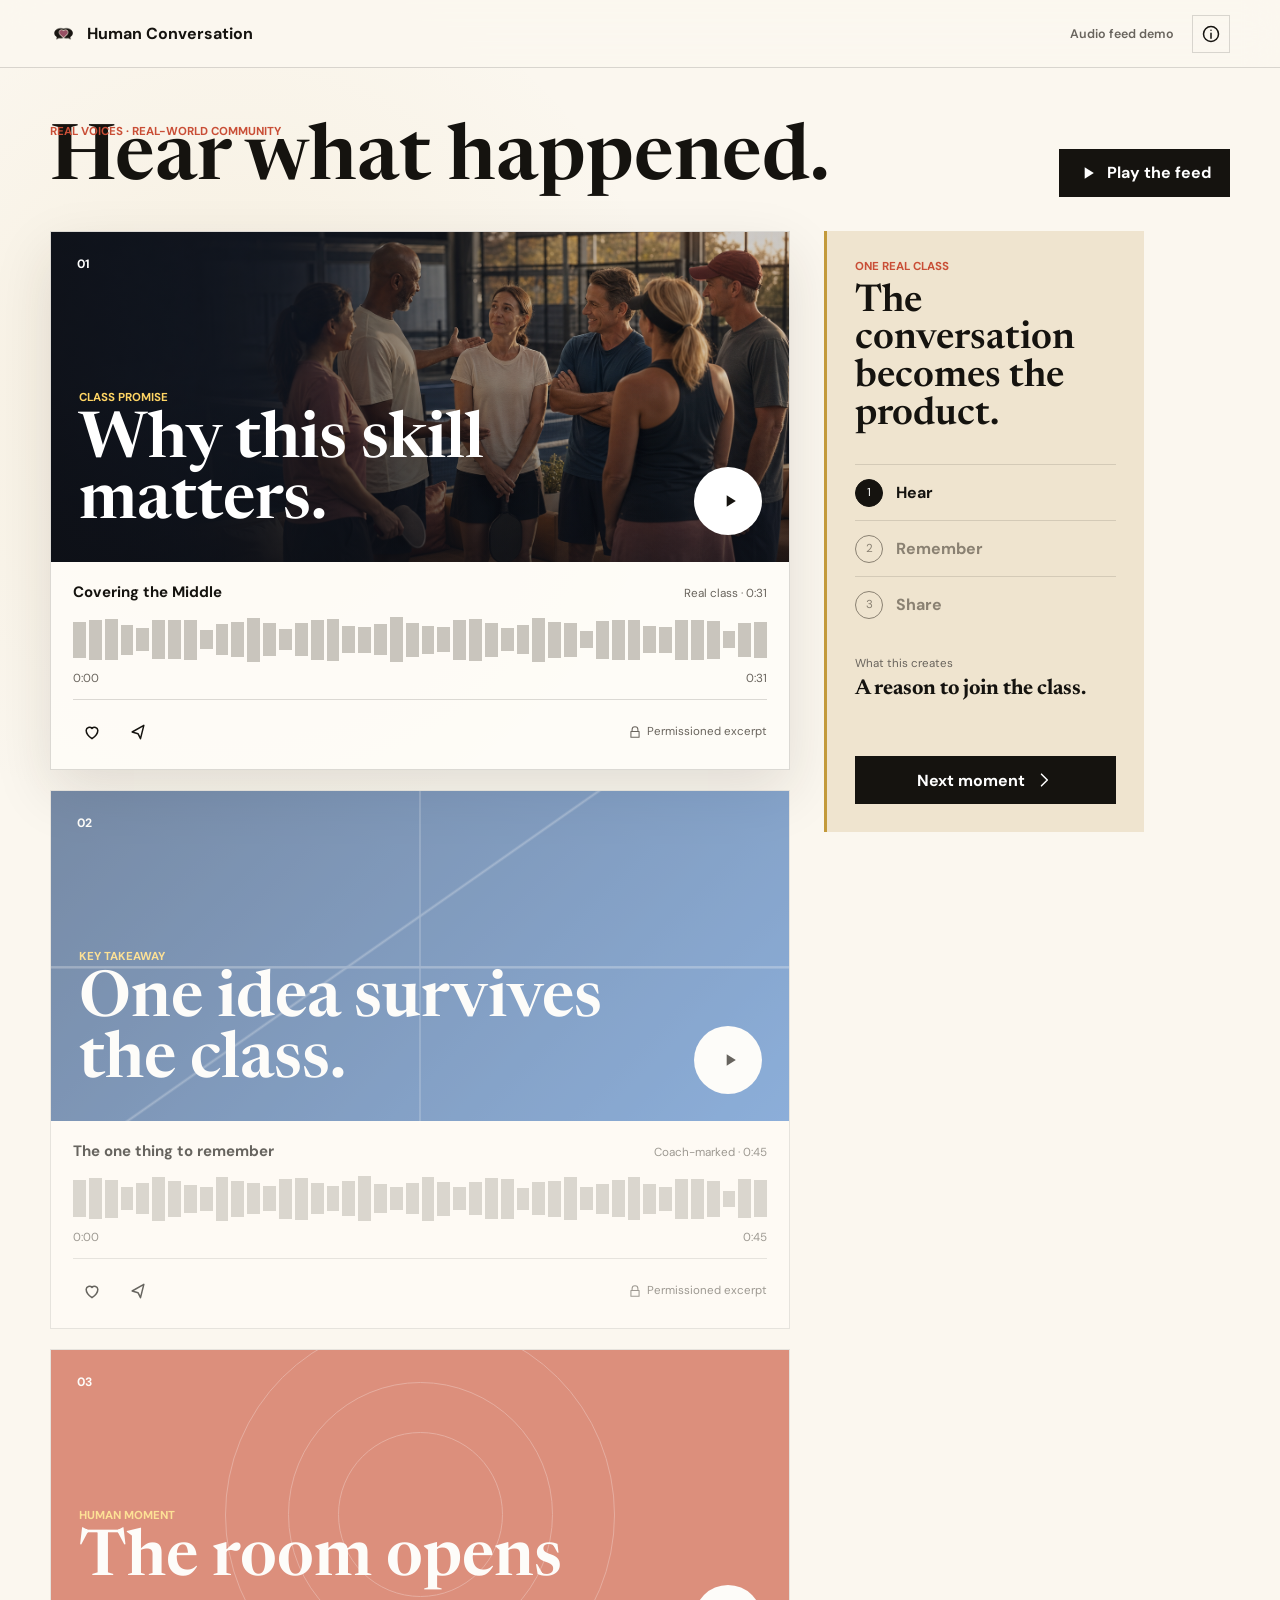
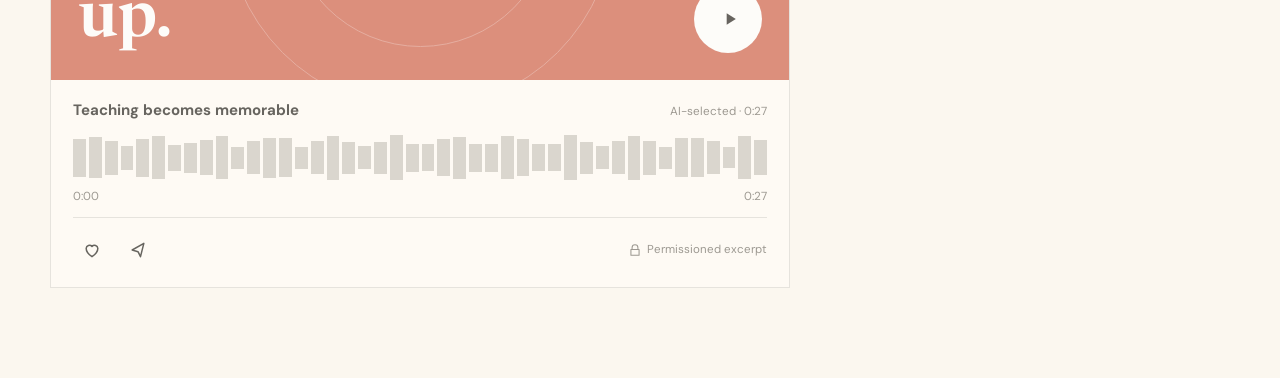
==== feed/index.html @ 35ea1ec5 "Add investor audio feed demo" ====
<!doctype html>
<html lang="en">
  <head>
    <meta charset="UTF-8" />
    <meta name="viewport" content="width=device-width, initial-scale=1.0" />
    <meta name="theme-color" content="#111827" />
    <meta
      name="description"
      content="A private investor demo of the Human Conversation audio feed."
    />
    <title>Human Conversation | Audio Feed</title>
    <link rel="preconnect" href="https://fonts.googleapis.com" />
    <link rel="preconnect" href="https://fonts.gstatic.com" crossorigin />
    <link
      href="https://fonts.googleapis.com/css2?family=DM+Sans:wght@400;500;600;700&family=Newsreader:opsz,wght@6..72,500;6..72,600&display=swap"
      rel="stylesheet"
    />
    <link rel="stylesheet" href="./styles.css" />
  </head>
  <body>
    <header class="topbar">
      <a class="brand" href="https://humanconversation.com/" target="_blank" rel="noreferrer">
        <img src="./assets/human-conversation-mark.png" alt="" />
        <span>Human Conversation</span>
      </a>
      <span class="demo-label">Audio feed demo</span>
      <button class="icon-button" id="infoButton" type="button" aria-label="About this demo" title="About this demo">
        <svg aria-hidden="true" viewBox="0 0 24 24">
          <circle cx="12" cy="12" r="9"></circle>
          <path d="M12 11v6M12 7.5v.01"></path>
        </svg>
      </button>
    </header>

    <main class="page-shell">
      <section class="intro" aria-labelledby="pageTitle">
        <p class="eyebrow">REAL VOICES · REAL-WORLD COMMUNITY</p>
        <h1 id="pageTitle">Hear what happened.</h1>
        <button class="primary-button" id="playFeedButton" type="button">
          <svg aria-hidden="true" viewBox="0 0 24 24"><path d="m8 5 11 7-11 7Z"></path></svg>
          Play the feed
        </button>
      </section>

      <div class="experience-grid">
        <section class="feed" id="feed" aria-label="Human moments feed">
          <article class="feed-post is-active" data-post="0">
            <div class="post-visual">
              <img src="./assets/connection-leader.png" alt="A coach and players connecting on a pickleball court" />
              <div class="visual-shade"></div>
              <span class="post-number">01</span>
              <div class="post-heading">
                <p>CLASS PROMISE</p>
                <h2>Why this skill matters.</h2>
              </div>
              <button class="play-button" type="button" aria-label="Play class promise">
                <svg class="play-icon" aria-hidden="true" viewBox="0 0 24 24"><path d="m8 5 11 7-11 7Z"></path></svg>
                <svg class="pause-icon" aria-hidden="true" viewBox="0 0 24 24"><path d="M9 5v14M15 5v14"></path></svg>
              </button>
            </div>
            <div class="audio-panel">
              <div class="post-meta">
                <strong>Covering the Middle</strong>
                <span>Real class · 0:31</span>
              </div>
              <div class="waveform" aria-hidden="true"></div>
              <div class="time-row"><span class="current-time">0:00</span><span>0:31</span></div>
              <audio preload="metadata" src="./assets/01-class-promise.mp3"></audio>
              <div class="post-actions">
                <button class="action-button keep-button" type="button" aria-label="Keep this moment" title="Keep this moment">
                  <svg aria-hidden="true" viewBox="0 0 24 24"><path d="M12 20s-7-4.4-7-10a4 4 0 0 1 7-2.3A4 4 0 0 1 19 10c0 5.6-7 10-7 10Z"></path></svg>
                </button>
                <button class="action-button share-button" type="button" aria-label="Share this moment" title="Share this moment">
                  <svg aria-hidden="true" viewBox="0 0 24 24"><path d="m5 12 14-8-4 16-3-6-7-2Z"></path></svg>
                </button>
                <span class="permission"><svg aria-hidden="true" viewBox="0 0 24 24"><path d="M7 11V8a5 5 0 0 1 10 0v3M5 11h14v10H5Z"></path></svg> Permissioned excerpt</span>
              </div>
            </div>
          </article>

          <article class="feed-post" data-post="1">
            <div class="post-visual post-visual-blue">
              <div class="court-lines" aria-hidden="true"></div>
              <span class="post-number">02</span>
              <div class="post-heading">
                <p>KEY TAKEAWAY</p>
                <h2>One idea survives the class.</h2>
              </div>
              <button class="play-button" type="button" aria-label="Play key takeaway">
                <svg class="play-icon" aria-hidden="true" viewBox="0 0 24 24"><path d="m8 5 11 7-11 7Z"></path></svg>
                <svg class="pause-icon" aria-hidden="true" viewBox="0 0 24 24"><path d="M9 5v14M15 5v14"></path></svg>
              </button>
            </div>
            <div class="audio-panel">
              <div class="post-meta">
                <strong>The one thing to remember</strong>
                <span>Coach-marked · 0:45</span>
              </div>
              <div class="waveform" aria-hidden="true"></div>
              <div class="time-row"><span class="current-time">0:00</span><span>0:45</span></div>
              <audio preload="metadata" src="./assets/02-one-thing.mp3"></audio>
              <div class="post-actions">
                <button class="action-button keep-button" type="button" aria-label="Keep this moment" title="Keep this moment">
                  <svg aria-hidden="true" viewBox="0 0 24 24"><path d="M12 20s-7-4.4-7-10a4 4 0 0 1 7-2.3A4 4 0 0 1 19 10c0 5.6-7 10-7 10Z"></path></svg>
                </button>
                <button class="action-button share-button" type="button" aria-label="Share this moment" title="Share this moment">
                  <svg aria-hidden="true" viewBox="0 0 24 24"><path d="m5 12 14-8-4 16-3-6-7-2Z"></path></svg>
                </button>
                <span class="permission"><svg aria-hidden="true" viewBox="0 0 24 24"><path d="M7 11V8a5 5 0 0 1 10 0v3M5 11h14v10H5Z"></path></svg> Permissioned excerpt</span>
              </div>
            </div>
          </article>

          <article class="feed-post" data-post="2">
            <div class="post-visual post-visual-red">
              <div class="connection-rings" aria-hidden="true"><i></i><i></i><i></i></div>
              <span class="post-number">03</span>
              <div class="post-heading">
                <p>HUMAN MOMENT</p>
                <h2>The room opens up.</h2>
              </div>
              <button class="play-button" type="button" aria-label="Play human moment">
                <svg class="play-icon" aria-hidden="true" viewBox="0 0 24 24"><path d="m8 5 11 7-11 7Z"></path></svg>
                <svg class="pause-icon" aria-hidden="true" viewBox="0 0 24 24"><path d="M9 5v14M15 5v14"></path></svg>
              </button>
            </div>
            <div class="audio-panel">
              <div class="post-meta">
                <strong>Teaching becomes memorable</strong>
                <span>AI-selected · 0:27</span>
              </div>
              <div class="waveform" aria-hidden="true"></div>
              <div class="time-row"><span class="current-time">0:00</span><span>0:27</span></div>
              <audio preload="metadata" src="./assets/03-human-moment.mp3"></audio>
              <div class="post-actions">
                <button class="action-button keep-button" type="button" aria-label="Keep this moment" title="Keep this moment">
                  <svg aria-hidden="true" viewBox="0 0 24 24"><path d="M12 20s-7-4.4-7-10a4 4 0 0 1 7-2.3A4 4 0 0 1 19 10c0 5.6-7 10-7 10Z"></path></svg>
                </button>
                <button class="action-button share-button" type="button" aria-label="Share this moment" title="Share this moment">
                  <svg aria-hidden="true" viewBox="0 0 24 24"><path d="m5 12 14-8-4 16-3-6-7-2Z"></path></svg>
                </button>
                <span class="permission"><svg aria-hidden="true" viewBox="0 0 24 24"><path d="M7 11V8a5 5 0 0 1 10 0v3M5 11h14v10H5Z"></path></svg> Permissioned excerpt</span>
              </div>
            </div>
          </article>
        </section>

        <aside class="story-panel">
          <p class="eyebrow">ONE REAL CLASS</p>
          <h2>The conversation becomes the product.</h2>
          <ol class="story-steps">
            <li class="is-current" data-jump="0"><span>1</span><strong>Hear</strong></li>
            <li data-jump="1"><span>2</span><strong>Remember</strong></li>
            <li data-jump="2"><span>3</span><strong>Share</strong></li>
          </ol>
          <div class="product-output">
            <span>What this creates</span>
            <strong id="outputText">A reason to join the class.</strong>
          </div>
          <button class="secondary-button" id="nextMomentButton" type="button">
            Next moment
            <svg aria-hidden="true" viewBox="0 0 24 24"><path d="m9 5 7 7-7 7"></path></svg>
          </button>
        </aside>
      </div>
    </main>

    <dialog id="aboutDialog">
      <button class="dialog-close icon-button" type="button" aria-label="Close">
        <svg aria-hidden="true" viewBox="0 0 24 24"><path d="m6 6 12 12M18 6 6 18"></path></svg>
      </button>
      <img src="./assets/human-conversation-mark.png" alt="" />
      <p class="eyebrow">THE PRODUCT WEDGE</p>
      <h2>One class becomes a living piece of community memory.</h2>
      <div class="trust-row"><span>Real voice</span><span>AI-selected</span><span>Human-approved</span></div>
      <p class="dialog-note">No participant identity or full recording appears in this demo.</p>
    </dialog>

    <div class="toast" id="toast" role="status" aria-live="polite">Link copied</div>
    <script src="./app.js"></script>
  </body>
</html>
---- feed/styles.css ----
:root {
  --ink: #15130f;
  --paper: #fbf7ef;
  --cream: #f2e8d5;
  --gold: #c39a3b;
  --blue: #4e86ce;
  --red: #c94e36;
  --muted: #69645d;
  --line: rgba(21, 19, 15, 0.15);
  font-family: "DM Sans", sans-serif;
  color: var(--ink);
  background: var(--paper);
  font-synthesis: none;
}

* { box-sizing: border-box; }

html { scroll-behavior: smooth; }

body {
  margin: 0;
  min-width: 320px;
  min-height: 100vh;
  background:
    radial-gradient(circle at 18% 20%, rgba(195, 154, 59, 0.09), transparent 28rem),
    var(--paper);
}

button, a { font: inherit; }
button { cursor: pointer; }

svg {
  width: 1.25rem;
  height: 1.25rem;
  fill: none;
  stroke: currentColor;
  stroke-width: 1.8;
  stroke-linecap: round;
  stroke-linejoin: round;
}

.topbar {
  height: 68px;
  padding: 0 max(22px, calc((100vw - 1180px) / 2));
  display: flex;
  align-items: center;
  border-bottom: 1px solid var(--line);
  background: rgba(251, 247, 239, 0.88);
  backdrop-filter: blur(16px);
  position: sticky;
  top: 0;
  z-index: 20;
}

.brand {
  color: inherit;
  text-decoration: none;
  display: flex;
  align-items: center;
  gap: 10px;
  font-weight: 700;
}

.brand img { width: 27px; height: 27px; object-fit: contain; }
.demo-label { margin-left: auto; margin-right: 18px; color: var(--muted); font-size: 0.78rem; font-weight: 600; }

.icon-button {
  width: 38px;
  height: 38px;
  display: grid;
  place-items: center;
  border: 1px solid var(--line);
  color: var(--ink);
  background: transparent;
}

.page-shell {
  width: min(1180px, calc(100% - 44px));
  margin: 0 auto;
  padding: 58px 0 90px;
}

.intro {
  display: flex;
  align-items: end;
  gap: 24px;
  margin-bottom: 34px;
}

.eyebrow {
  margin: 0 0 10px;
  color: var(--red);
  font-size: 0.72rem;
  font-weight: 700;
}

.intro .eyebrow { position: absolute; transform: translateY(-48px); }

h1, h2, p { letter-spacing: 0; }
h1, .story-panel h2, dialog h2 {
  font-family: "Newsreader", serif;
  font-weight: 600;
}

h1 { margin: 0; font-size: clamp(2.8rem, 6vw, 5.25rem); line-height: 0.92; }

.primary-button, .secondary-button {
  min-height: 48px;
  border: 0;
  padding: 0 19px;
  display: inline-flex;
  align-items: center;
  justify-content: center;
  gap: 9px;
  font-weight: 700;
}

.primary-button { margin-left: auto; color: white; background: var(--ink); }
.primary-button svg { fill: currentColor; stroke: none; }
.secondary-button { width: 100%; color: white; background: var(--ink); }

.experience-grid {
  display: grid;
  grid-template-columns: minmax(0, 740px) 320px;
  gap: 34px;
  align-items: start;
}

.feed { display: grid; gap: 20px; }

.feed-post {
  overflow: hidden;
  border: 1px solid var(--line);
  background: rgba(255, 253, 248, 0.86);
  opacity: 0.64;
  transition: opacity 180ms ease, transform 180ms ease, box-shadow 180ms ease;
}

.feed-post.is-active {
  opacity: 1;
  box-shadow: 0 22px 55px rgba(43, 37, 26, 0.12);
}

.post-visual {
  height: 330px;
  position: relative;
  overflow: hidden;
  color: white;
  background: #1b1f29;
}

.post-visual > img {
  width: 100%;
  height: 100%;
  display: block;
  object-fit: cover;
  object-position: center 44%;
}

.visual-shade {
  position: absolute;
  inset: 0;
  background: linear-gradient(90deg, rgba(13, 15, 21, 0.84), rgba(13, 15, 21, 0.15) 75%), linear-gradient(0deg, rgba(13,15,21,.62), transparent 55%);
}

.post-visual-blue {
  background:
    linear-gradient(135deg, rgba(24, 40, 69, .6), transparent),
    var(--blue);
}

.court-lines {
  position: absolute;
  inset: 0;
  opacity: .28;
  background:
    linear-gradient(90deg, transparent 49.8%, white 50%, transparent 50.2%),
    linear-gradient(0deg, transparent 46%, white 46.4%, white 46.8%, transparent 47%),
    linear-gradient(145deg, transparent 45%, white 45.3%, transparent 45.6%);
}

.post-visual-red { background: #cb553d; }

.connection-rings {
  position: absolute;
  inset: 0;
  display: grid;
  place-items: center;
  opacity: .28;
}

.connection-rings i {
  position: absolute;
  width: 165px;
  aspect-ratio: 1;
  border: 1px solid white;
  border-radius: 50%;
}
.connection-rings i:nth-child(2) { width: 265px; }
.connection-rings i:nth-child(3) { width: 390px; }

.post-number {
  position: absolute;
  top: 24px;
  left: 26px;
  font-weight: 700;
  font-size: .76rem;
}

.post-heading {
  position: absolute;
  left: 28px;
  right: 120px;
  bottom: 28px;
}

.post-heading p {
  margin: 0 0 7px;
  color: #ffd564;
  font-size: .72rem;
  font-weight: 700;
}

.post-heading h2 {
  max-width: 530px;
  margin: 0;
  font-family: "Newsreader", serif;
  font-size: clamp(2.25rem, 5vw, 4.25rem);
  line-height: .95;
  font-weight: 600;
}

.play-button {
  position: absolute;
  right: 27px;
  bottom: 27px;
  width: 68px;
  height: 68px;
  border: 1px solid rgba(255, 255, 255, .6);
  border-radius: 50%;
  display: grid;
  place-items: center;
  color: var(--ink);
  background: white;
  transition: transform 150ms ease;
}
.play-button:hover { transform: scale(1.04); }
.play-button .play-icon { fill: currentColor; stroke: none; margin-left: 4px; }
.pause-icon { display: none; }
.is-playing .play-icon { display: none; }
.is-playing .pause-icon { display: block; }

.audio-panel { padding: 20px 22px 18px; }
.post-meta { display: flex; justify-content: space-between; gap: 16px; align-items: baseline; }
.post-meta strong { font-size: .94rem; }
.post-meta span, .time-row { color: var(--muted); font-size: .73rem; }

.waveform {
  height: 52px;
  margin: 12px 0 4px;
  display: flex;
  align-items: center;
  gap: 3px;
  cursor: pointer;
}

.waveform i {
  flex: 1;
  min-width: 2px;
  height: var(--height);
  background: #c9c5bd;
  transition: background 100ms ease;
}
.waveform i.is-past { background: var(--blue); }
.time-row { display: flex; justify-content: space-between; }

.post-actions {
  margin-top: 13px;
  padding-top: 13px;
  border-top: 1px solid var(--line);
  display: flex;
  align-items: center;
  gap: 8px;
}

.action-button {
  width: 38px;
  height: 38px;
  display: grid;
  place-items: center;
  border: 0;
  background: transparent;
  color: var(--ink);
}
.action-button.is-kept { color: var(--red); }
.action-button.is-kept svg { fill: currentColor; }
.permission { margin-left: auto; color: var(--muted); font-size: .72rem; display: flex; align-items: center; gap: 5px; }
.permission svg { width: 14px; height: 14px; }

.story-panel {
  position: sticky;
  top: 105px;
  padding: 28px;
  border-left: 3px solid var(--gold);
  background: #efe4cf;
}

.story-panel h2 { margin: 0 0 30px; font-size: 2.4rem; line-height: .98; }
.story-steps { list-style: none; padding: 0; margin: 0; display: grid; }
.story-steps li {
  min-height: 56px;
  display: flex;
  align-items: center;
  gap: 13px;
  border-top: 1px solid rgba(21, 19, 15, .12);
  color: #8a8172;
  cursor: pointer;
}
.story-steps li span { width: 28px; height: 28px; display: grid; place-items: center; border: 1px solid currentColor; border-radius: 50%; font-size: .72rem; }
.story-steps li.is-current { color: var(--ink); }
.story-steps li.is-current span { color: white; border-color: var(--ink); background: var(--ink); }

.product-output { margin: 24px 0; min-height: 76px; }
.product-output span { display: block; margin-bottom: 7px; color: var(--muted); font-size: .72rem; }
.product-output strong { font-family: "Newsreader", serif; font-size: 1.35rem; }

dialog {
  width: min(520px, calc(100% - 36px));
  border: 0;
  padding: 46px;
  color: var(--ink);
  background: var(--paper);
  box-shadow: 0 30px 100px rgba(0,0,0,.26);
}
dialog::backdrop { background: rgba(17, 18, 22, .72); backdrop-filter: blur(4px); }
dialog > img { width: 38px; }
dialog h2 { margin: 16px 0 24px; font-size: 2.7rem; line-height: 1; }
.dialog-close { position: absolute; right: 16px; top: 16px; }
.trust-row { display: flex; flex-wrap: wrap; gap: 8px; }
.trust-row span { padding: 8px 10px; border: 1px solid var(--line); font-size: .75rem; font-weight: 700; }
.dialog-note { margin: 22px 0 0; color: var(--muted); font-size: .78rem; }

.toast {
  position: fixed;
  left: 50%;
  bottom: 24px;
  z-index: 50;
  padding: 11px 16px;
  color: white;
  background: var(--ink);
  opacity: 0;
  transform: translate(-50%, 16px);
  pointer-events: none;
  transition: 160ms ease;
}
.toast.is-visible { opacity: 1; transform: translate(-50%, 0); }

@media (max-width: 850px) {
  .page-shell { width: min(100% - 28px, 640px); padding-top: 46px; }
  .intro { align-items: center; }
  .primary-button { width: 48px; padding: 0; font-size: 0; }
  .experience-grid { display: block; }
  .story-panel { position: static; margin-top: 22px; }
  .feed { scroll-snap-type: y proximity; }
  .feed-post { scroll-snap-align: start; }
}

@media (max-width: 560px) {
  .topbar { height: 60px; padding: 0 14px; }
  .demo-label { display: none; }
  .page-shell { width: 100%; padding: 40px 0 70px; }
  .intro { padding: 0 17px; margin-bottom: 24px; }
  h1 { font-size: 3.25rem; }
  .feed { gap: 12px; }
  .feed-post { border-left: 0; border-right: 0; }
  .post-visual { height: min(58vh, 420px); }
  .post-heading { left: 20px; right: 96px; bottom: 24px; }
  .post-heading h2 { font-size: 2.85rem; }
  .post-number { top: 20px; left: 20px; }
  .play-button { width: 58px; height: 58px; right: 18px; bottom: 20px; }
  .audio-panel { padding: 17px; }
  .post-meta { display: grid; gap: 3px; }
  .permission { font-size: 0; }
  .permission svg { width: 17px; height: 17px; }
  .story-panel { margin: 18px 14px 0; }
  dialog { padding: 40px 25px 28px; }
}

@media (prefers-reduced-motion: reduce) {
  *, *::before, *::after { scroll-behavior: auto !important; transition: none !important; }
}
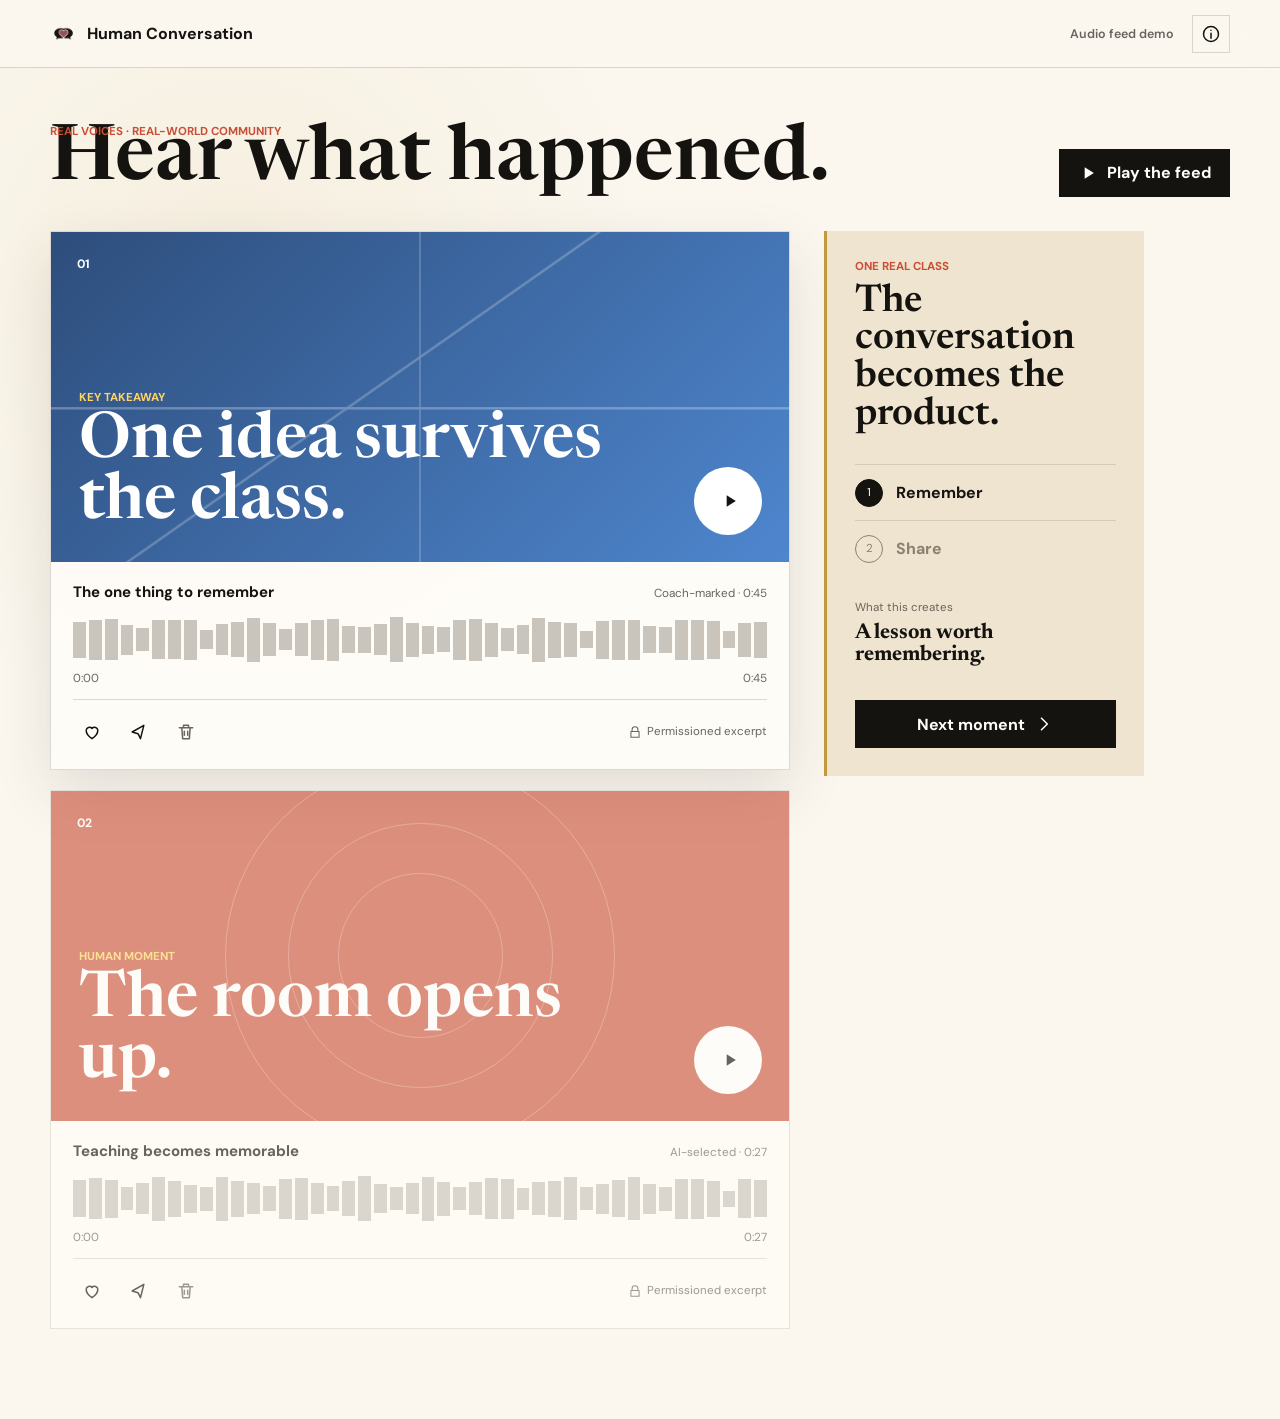
==== commit 041c30e5: "Make audio feed the curated homepage" ====
--- a/feed/index.html
+++ b/feed/index.html
@@ -4,17 +4,11 @@
     <meta charset="UTF-8" />
     <meta name="viewport" content="width=device-width, initial-scale=1.0" />
     <meta name="theme-color" content="#111827" />
-    <meta
-      name="description"
-      content="A private investor demo of the Human Conversation audio feed."
-    />
+    <meta name="description" content="A private investor demo of the Human Conversation audio feed." />
     <title>Human Conversation | Audio Feed</title>
     <link rel="preconnect" href="https://fonts.googleapis.com" />
     <link rel="preconnect" href="https://fonts.gstatic.com" crossorigin />
-    <link
-      href="https://fonts.googleapis.com/css2?family=DM+Sans:wght@400;500;600;700&family=Newsreader:opsz,wght@6..72,500;6..72,600&display=swap"
-      rel="stylesheet"
-    />
+    <link href="https://fonts.googleapis.com/css2?family=DM+Sans:wght@400;500;600;700&family=Newsreader:opsz,wght@6..72,500;6..72,600&display=swap" rel="stylesheet" />
     <link rel="stylesheet" href="./styles.css" />
   </head>
   <body>
@@ -34,7 +28,7 @@
 
     <main class="page-shell">
       <section class="intro" aria-labelledby="pageTitle">
-        <p class="eyebrow">REAL VOICES · REAL-WORLD COMMUNITY</p>
+        <p class="eyebrow">REAL VOICES &middot; REAL-WORLD COMMUNITY</p>
         <h1 id="pageTitle">Hear what happened.</h1>
         <button class="primary-button" id="playFeedButton" type="button">
           <svg aria-hidden="true" viewBox="0 0 24 24"><path d="m8 5 11 7-11 7Z"></path></svg>
@@ -44,44 +38,10 @@
 
       <div class="experience-grid">
         <section class="feed" id="feed" aria-label="Human moments feed">
-          <article class="feed-post is-active" data-post="0">
-            <div class="post-visual">
-              <img src="./assets/connection-leader.png" alt="A coach and players connecting on a pickleball court" />
-              <div class="visual-shade"></div>
-              <span class="post-number">01</span>
-              <div class="post-heading">
-                <p>CLASS PROMISE</p>
-                <h2>Why this skill matters.</h2>
-              </div>
-              <button class="play-button" type="button" aria-label="Play class promise">
-                <svg class="play-icon" aria-hidden="true" viewBox="0 0 24 24"><path d="m8 5 11 7-11 7Z"></path></svg>
-                <svg class="pause-icon" aria-hidden="true" viewBox="0 0 24 24"><path d="M9 5v14M15 5v14"></path></svg>
-              </button>
-            </div>
-            <div class="audio-panel">
-              <div class="post-meta">
-                <strong>Covering the Middle</strong>
-                <span>Real class · 0:31</span>
-              </div>
-              <div class="waveform" aria-hidden="true"></div>
-              <div class="time-row"><span class="current-time">0:00</span><span>0:31</span></div>
-              <audio preload="metadata" src="./assets/01-class-promise.mp3"></audio>
-              <div class="post-actions">
-                <button class="action-button keep-button" type="button" aria-label="Keep this moment" title="Keep this moment">
-                  <svg aria-hidden="true" viewBox="0 0 24 24"><path d="M12 20s-7-4.4-7-10a4 4 0 0 1 7-2.3A4 4 0 0 1 19 10c0 5.6-7 10-7 10Z"></path></svg>
-                </button>
-                <button class="action-button share-button" type="button" aria-label="Share this moment" title="Share this moment">
-                  <svg aria-hidden="true" viewBox="0 0 24 24"><path d="m5 12 14-8-4 16-3-6-7-2Z"></path></svg>
-                </button>
-                <span class="permission"><svg aria-hidden="true" viewBox="0 0 24 24"><path d="M7 11V8a5 5 0 0 1 10 0v3M5 11h14v10H5Z"></path></svg> Permissioned excerpt</span>
-              </div>
-            </div>
-          </article>
-
-          <article class="feed-post" data-post="1">
+          <article class="feed-post is-active" data-post="0" data-moment-id="key-takeaway">
             <div class="post-visual post-visual-blue">
               <div class="court-lines" aria-hidden="true"></div>
-              <span class="post-number">02</span>
+              <span class="post-number">01</span>
               <div class="post-heading">
                 <p>KEY TAKEAWAY</p>
                 <h2>One idea survives the class.</h2>
@@ -94,7 +54,7 @@
             <div class="audio-panel">
               <div class="post-meta">
                 <strong>The one thing to remember</strong>
-                <span>Coach-marked · 0:45</span>
+                <span>Coach-marked &middot; 0:45</span>
               </div>
               <div class="waveform" aria-hidden="true"></div>
               <div class="time-row"><span class="current-time">0:00</span><span>0:45</span></div>
@@ -106,15 +66,18 @@
                 <button class="action-button share-button" type="button" aria-label="Share this moment" title="Share this moment">
                   <svg aria-hidden="true" viewBox="0 0 24 24"><path d="m5 12 14-8-4 16-3-6-7-2Z"></path></svg>
                 </button>
+                <button class="action-button delete-button" type="button" aria-label="Remove this clip" title="Remove this clip">
+                  <svg aria-hidden="true" viewBox="0 0 24 24"><path d="M4 7h16M9 7V4h6v3M7 7l1 13h8l1-13M10 11v5M14 11v5"></path></svg>
+                </button>
                 <span class="permission"><svg aria-hidden="true" viewBox="0 0 24 24"><path d="M7 11V8a5 5 0 0 1 10 0v3M5 11h14v10H5Z"></path></svg> Permissioned excerpt</span>
               </div>
             </div>
           </article>
 
-          <article class="feed-post" data-post="2">
+          <article class="feed-post" data-post="1" data-moment-id="human-moment">
             <div class="post-visual post-visual-red">
               <div class="connection-rings" aria-hidden="true"><i></i><i></i><i></i></div>
-              <span class="post-number">03</span>
+              <span class="post-number">02</span>
               <div class="post-heading">
                 <p>HUMAN MOMENT</p>
                 <h2>The room opens up.</h2>
@@ -127,7 +90,7 @@
             <div class="audio-panel">
               <div class="post-meta">
                 <strong>Teaching becomes memorable</strong>
-                <span>AI-selected · 0:27</span>
+                <span>AI-selected &middot; 0:27</span>
               </div>
               <div class="waveform" aria-hidden="true"></div>
               <div class="time-row"><span class="current-time">0:00</span><span>0:27</span></div>
@@ -139,6 +102,9 @@
                 <button class="action-button share-button" type="button" aria-label="Share this moment" title="Share this moment">
                   <svg aria-hidden="true" viewBox="0 0 24 24"><path d="m5 12 14-8-4 16-3-6-7-2Z"></path></svg>
                 </button>
+                <button class="action-button delete-button" type="button" aria-label="Remove this clip" title="Remove this clip">
+                  <svg aria-hidden="true" viewBox="0 0 24 24"><path d="M4 7h16M9 7V4h6v3M7 7l1 13h8l1-13M10 11v5M14 11v5"></path></svg>
+                </button>
                 <span class="permission"><svg aria-hidden="true" viewBox="0 0 24 24"><path d="M7 11V8a5 5 0 0 1 10 0v3M5 11h14v10H5Z"></path></svg> Permissioned excerpt</span>
               </div>
             </div>
@@ -149,13 +115,12 @@
           <p class="eyebrow">ONE REAL CLASS</p>
           <h2>The conversation becomes the product.</h2>
           <ol class="story-steps">
-            <li class="is-current" data-jump="0"><span>1</span><strong>Hear</strong></li>
-            <li data-jump="1"><span>2</span><strong>Remember</strong></li>
-            <li data-jump="2"><span>3</span><strong>Share</strong></li>
+            <li class="is-current" data-jump="0"><span>1</span><strong>Remember</strong></li>
+            <li data-jump="1"><span>2</span><strong>Share</strong></li>
           </ol>
           <div class="product-output">
             <span>What this creates</span>
-            <strong id="outputText">A reason to join the class.</strong>
+            <strong id="outputText">A lesson worth remembering.</strong>
           </div>
           <button class="secondary-button" id="nextMomentButton" type="button">
             Next moment
--- a/feed/styles.css
+++ b/feed/styles.css
@@ -294,6 +294,13 @@
 }
 .action-button.is-kept { color: var(--red); }
 .action-button.is-kept svg { fill: currentColor; }
+.delete-button { margin-left: 2px; color: var(--muted); }
+.delete-button:hover,
+.delete-button:focus-visible { color: var(--red); }
+.feed-post.is-removing {
+  opacity: 0;
+  transform: scale(.985);
+}
 .permission { margin-left: auto; color: var(--muted); font-size: .72rem; display: flex; align-items: center; gap: 5px; }
 .permission svg { width: 14px; height: 14px; }
 
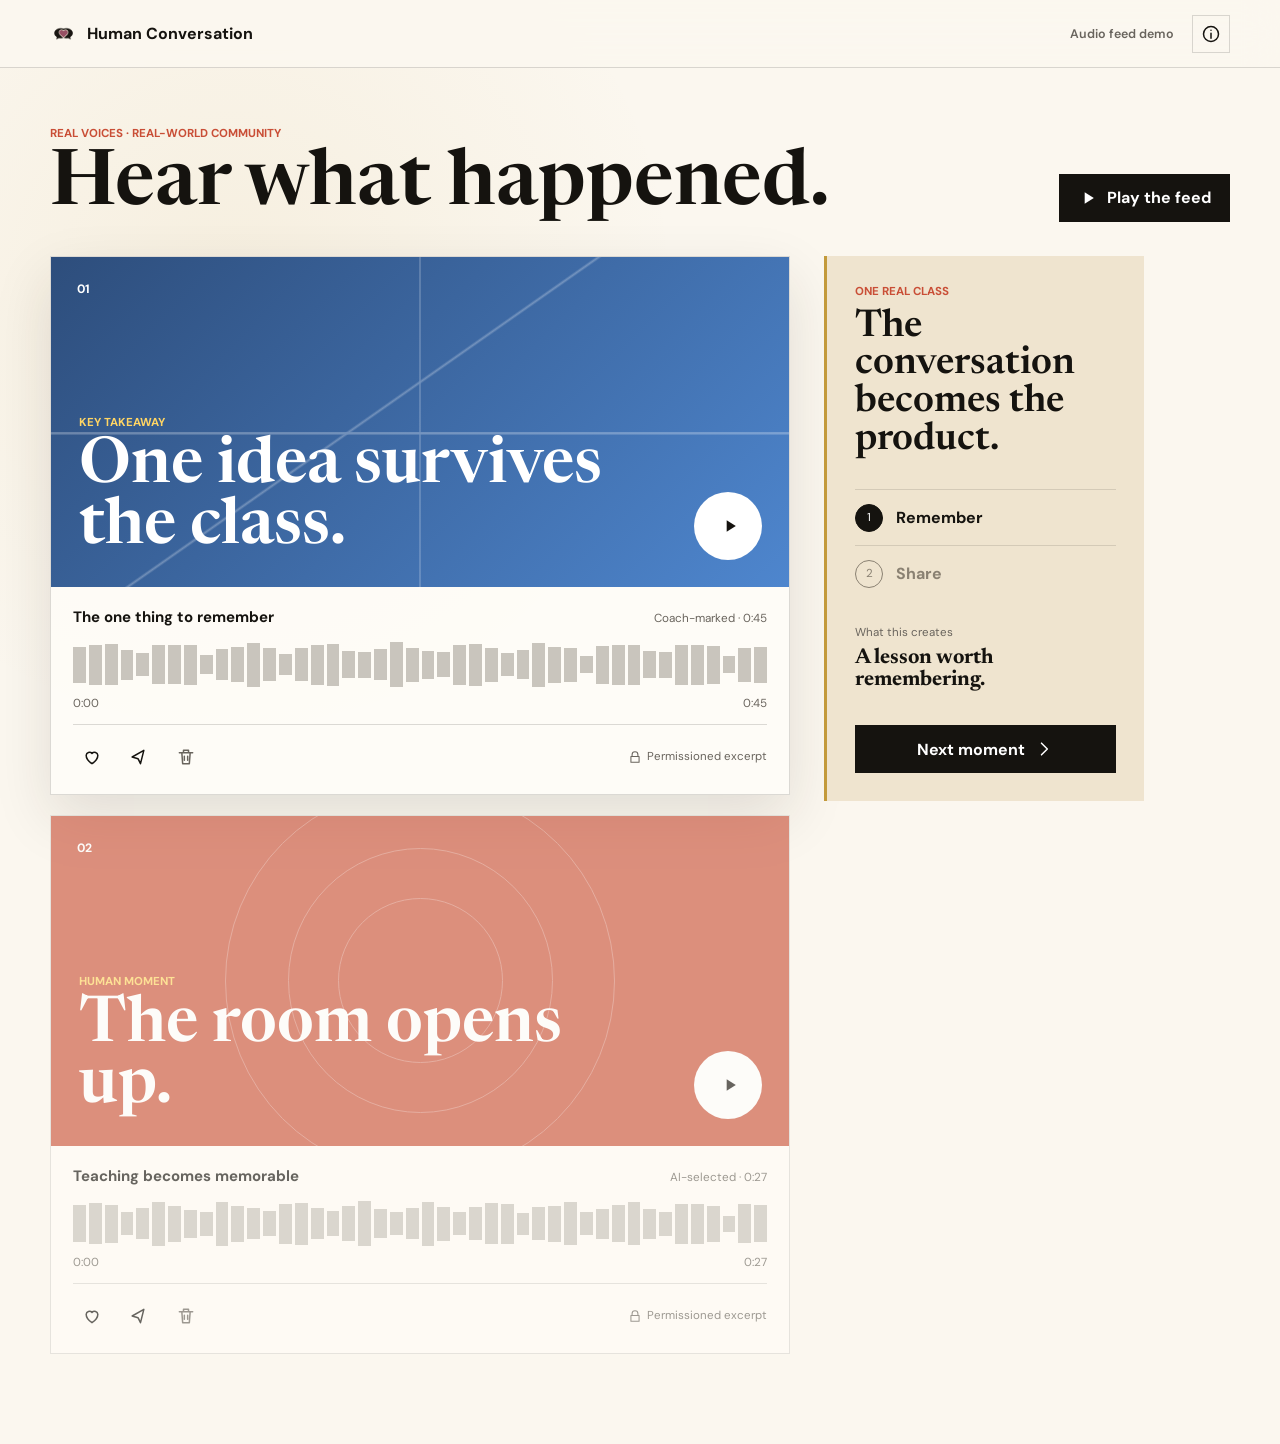
==== commit 21aa3605: "Fix audio feed hero spacing" ====
--- a/feed/index.html
+++ b/feed/index.html
@@ -28,8 +28,10 @@
 
     <main class="page-shell">
       <section class="intro" aria-labelledby="pageTitle">
-        <p class="eyebrow">REAL VOICES &middot; REAL-WORLD COMMUNITY</p>
-        <h1 id="pageTitle">Hear what happened.</h1>
+        <div class="intro-copy">
+          <p class="eyebrow">REAL VOICES &middot; REAL-WORLD COMMUNITY</p>
+          <h1 id="pageTitle">Hear what happened.</h1>
+        </div>
         <button class="primary-button" id="playFeedButton" type="button">
           <svg aria-hidden="true" viewBox="0 0 24 24"><path d="m8 5 11 7-11 7Z"></path></svg>
           Play the feed
--- a/feed/styles.css
+++ b/feed/styles.css
@@ -87,14 +87,16 @@
   margin-bottom: 34px;
 }
 
+.intro-copy {
+  min-width: 0;
+}
+
 .eyebrow {
   margin: 0 0 10px;
   color: var(--red);
   font-size: 0.72rem;
   font-weight: 700;
 }
-
-.intro .eyebrow { position: absolute; transform: translateY(-48px); }
 
 h1, h2, p { letter-spacing: 0; }
 h1, .story-panel h2, dialog h2 {
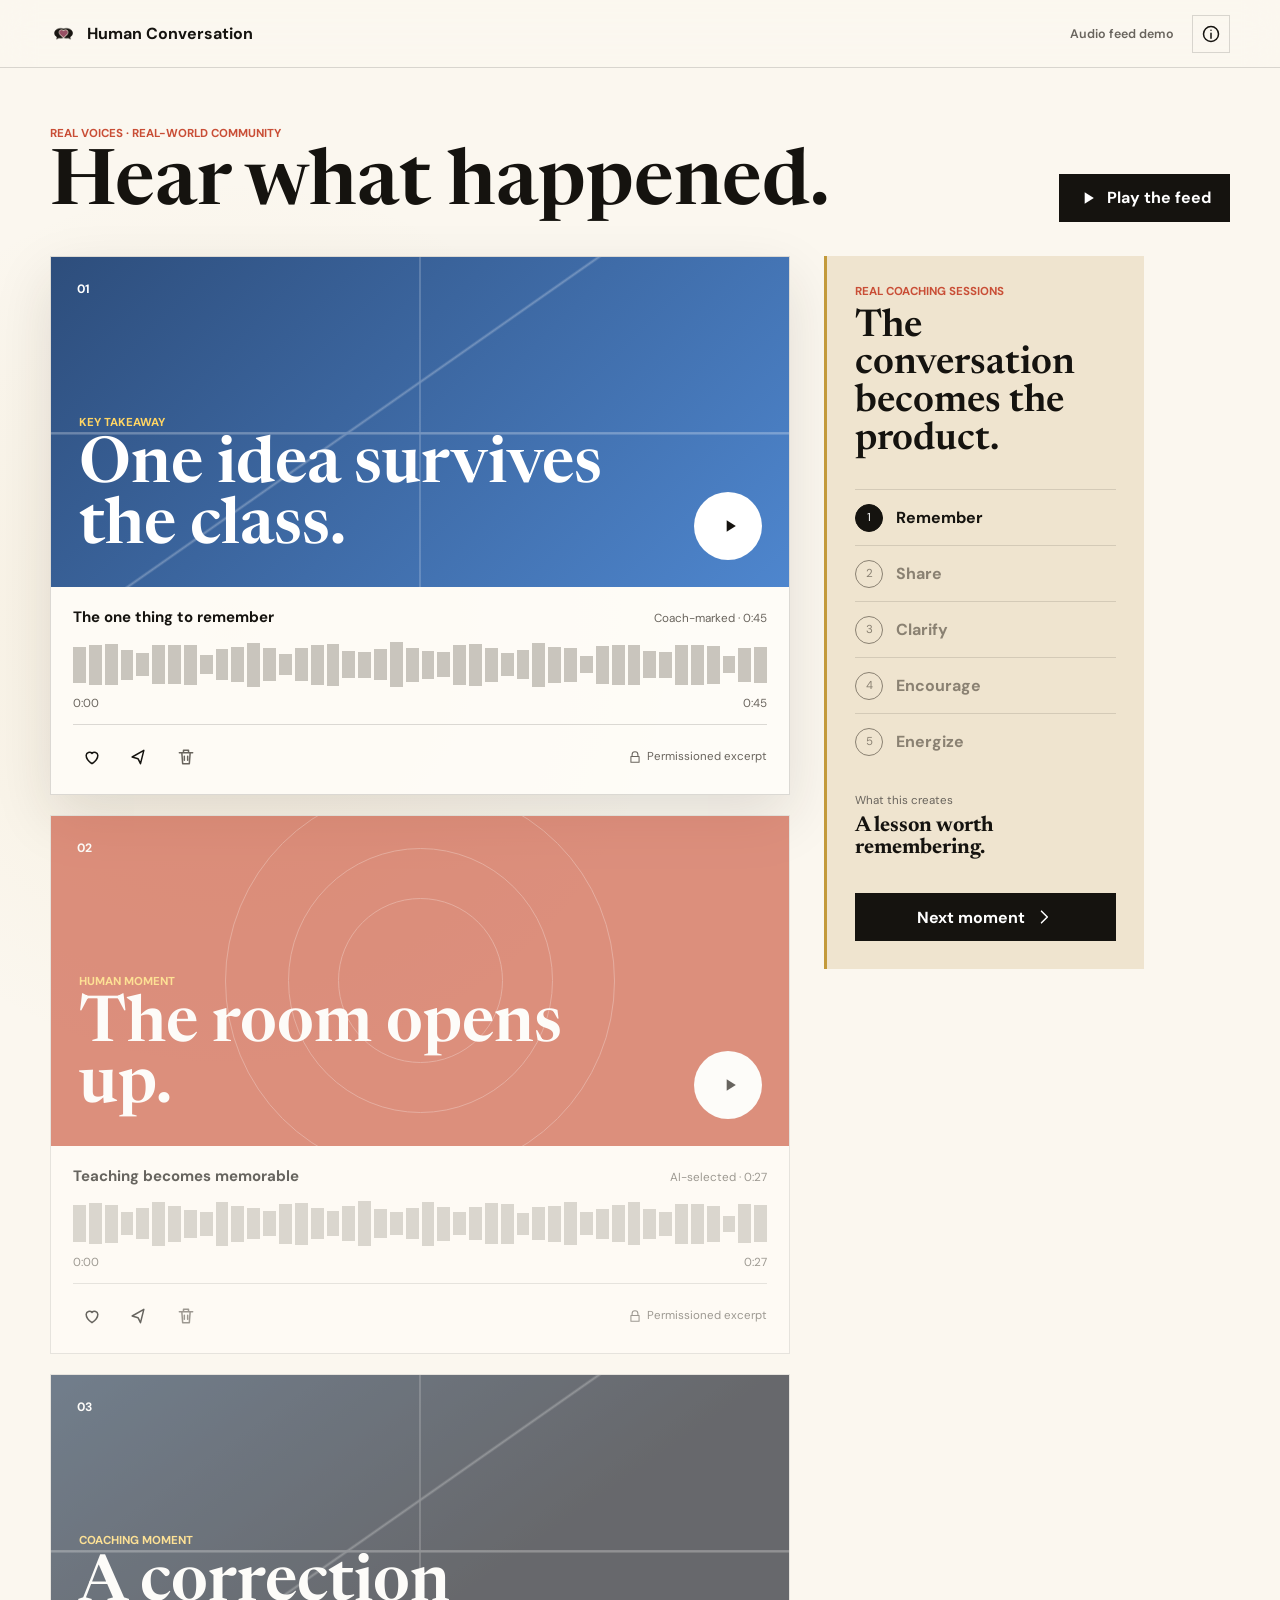
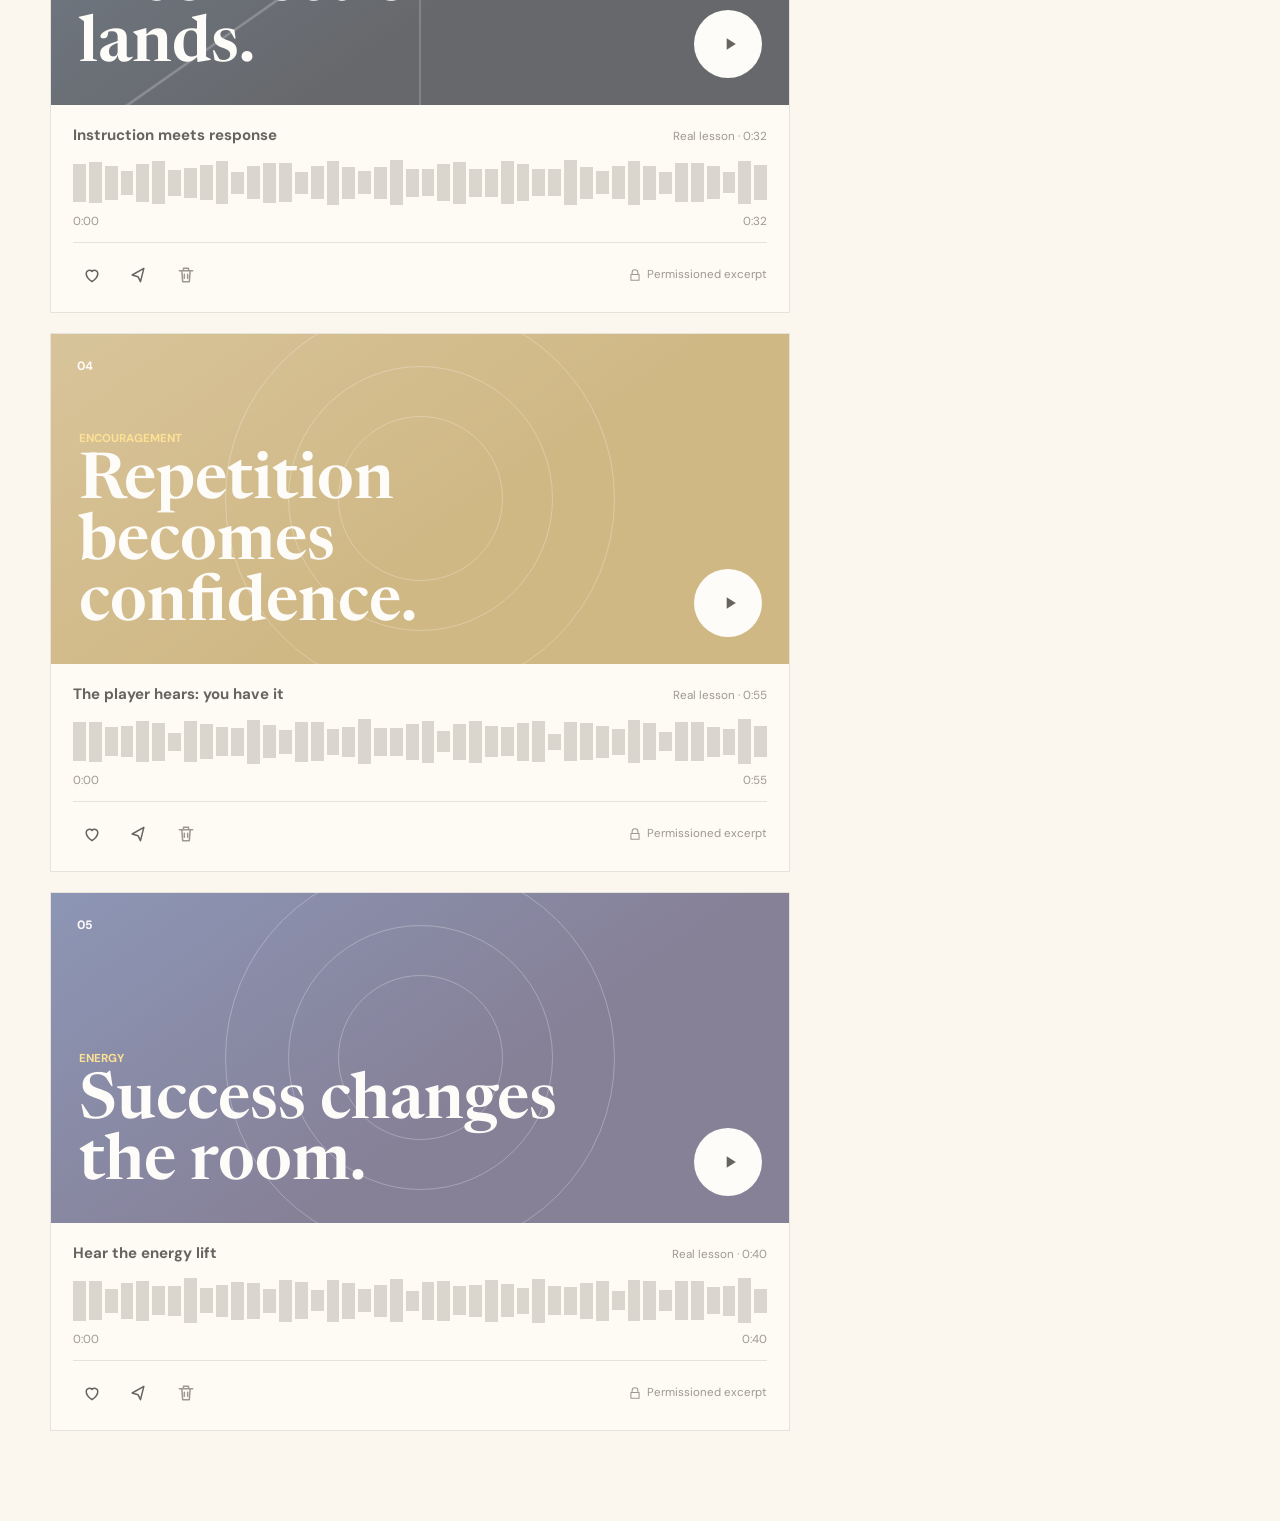
==== commit fa3c23c0: "Expand audio feed across processed sessions" ====
--- a/feed/index.html
+++ b/feed/index.html
@@ -111,14 +111,125 @@
               </div>
             </div>
           </article>
+
+          <article class="feed-post" data-post="2" data-moment-id="coaching-clicks">
+            <div class="post-visual post-visual-ink">
+              <div class="court-lines" aria-hidden="true"></div>
+              <span class="post-number">03</span>
+              <div class="post-heading">
+                <p>COACHING MOMENT</p>
+                <h2>A correction lands.</h2>
+              </div>
+              <button class="play-button" type="button" aria-label="Play coaching moment">
+                <svg class="play-icon" aria-hidden="true" viewBox="0 0 24 24"><path d="m8 5 11 7-11 7Z"></path></svg>
+                <svg class="pause-icon" aria-hidden="true" viewBox="0 0 24 24"><path d="M9 5v14M15 5v14"></path></svg>
+              </button>
+            </div>
+            <div class="audio-panel">
+              <div class="post-meta">
+                <strong>Instruction meets response</strong>
+                <span>Real lesson &middot; 0:32</span>
+              </div>
+              <div class="waveform" aria-hidden="true"></div>
+              <div class="time-row"><span class="current-time">0:00</span><span>0:32</span></div>
+              <audio preload="metadata" src="./assets/04-coaching-clicks.mp3"></audio>
+              <div class="post-actions">
+                <button class="action-button keep-button" type="button" aria-label="Keep this moment" title="Keep this moment">
+                  <svg aria-hidden="true" viewBox="0 0 24 24"><path d="M12 20s-7-4.4-7-10a4 4 0 0 1 7-2.3A4 4 0 0 1 19 10c0 5.6-7 10-7 10Z"></path></svg>
+                </button>
+                <button class="action-button share-button" type="button" aria-label="Share this moment" title="Share this moment">
+                  <svg aria-hidden="true" viewBox="0 0 24 24"><path d="m5 12 14-8-4 16-3-6-7-2Z"></path></svg>
+                </button>
+                <button class="action-button delete-button" type="button" aria-label="Remove this clip" title="Remove this clip">
+                  <svg aria-hidden="true" viewBox="0 0 24 24"><path d="M4 7h16M9 7V4h6v3M7 7l1 13h8l1-13M10 11v5M14 11v5"></path></svg>
+                </button>
+                <span class="permission"><svg aria-hidden="true" viewBox="0 0 24 24"><path d="M7 11V8a5 5 0 0 1 10 0v3M5 11h14v10H5Z"></path></svg> Permissioned excerpt</span>
+              </div>
+            </div>
+          </article>
+
+          <article class="feed-post" data-post="3" data-moment-id="reinforcement">
+            <div class="post-visual post-visual-gold">
+              <div class="connection-rings" aria-hidden="true"><i></i><i></i><i></i></div>
+              <span class="post-number">04</span>
+              <div class="post-heading">
+                <p>ENCOURAGEMENT</p>
+                <h2>Repetition becomes confidence.</h2>
+              </div>
+              <button class="play-button" type="button" aria-label="Play encouragement moment">
+                <svg class="play-icon" aria-hidden="true" viewBox="0 0 24 24"><path d="m8 5 11 7-11 7Z"></path></svg>
+                <svg class="pause-icon" aria-hidden="true" viewBox="0 0 24 24"><path d="M9 5v14M15 5v14"></path></svg>
+              </button>
+            </div>
+            <div class="audio-panel">
+              <div class="post-meta">
+                <strong>The player hears: you have it</strong>
+                <span>Real lesson &middot; 0:55</span>
+              </div>
+              <div class="waveform" aria-hidden="true"></div>
+              <div class="time-row"><span class="current-time">0:00</span><span>0:55</span></div>
+              <audio preload="metadata" src="./assets/05-you-got-it.mp3"></audio>
+              <div class="post-actions">
+                <button class="action-button keep-button" type="button" aria-label="Keep this moment" title="Keep this moment">
+                  <svg aria-hidden="true" viewBox="0 0 24 24"><path d="M12 20s-7-4.4-7-10a4 4 0 0 1 7-2.3A4 4 0 0 1 19 10c0 5.6-7 10-7 10Z"></path></svg>
+                </button>
+                <button class="action-button share-button" type="button" aria-label="Share this moment" title="Share this moment">
+                  <svg aria-hidden="true" viewBox="0 0 24 24"><path d="m5 12 14-8-4 16-3-6-7-2Z"></path></svg>
+                </button>
+                <button class="action-button delete-button" type="button" aria-label="Remove this clip" title="Remove this clip">
+                  <svg aria-hidden="true" viewBox="0 0 24 24"><path d="M4 7h16M9 7V4h6v3M7 7l1 13h8l1-13M10 11v5M14 11v5"></path></svg>
+                </button>
+                <span class="permission"><svg aria-hidden="true" viewBox="0 0 24 24"><path d="M7 11V8a5 5 0 0 1 10 0v3M5 11h14v10H5Z"></path></svg> Permissioned excerpt</span>
+              </div>
+            </div>
+          </article>
+
+          <article class="feed-post" data-post="4" data-moment-id="energy-lifts">
+            <div class="post-visual post-visual-violet">
+              <div class="connection-rings" aria-hidden="true"><i></i><i></i><i></i></div>
+              <span class="post-number">05</span>
+              <div class="post-heading">
+                <p>ENERGY</p>
+                <h2>Success changes the room.</h2>
+              </div>
+              <button class="play-button" type="button" aria-label="Play energy moment">
+                <svg class="play-icon" aria-hidden="true" viewBox="0 0 24 24"><path d="m8 5 11 7-11 7Z"></path></svg>
+                <svg class="pause-icon" aria-hidden="true" viewBox="0 0 24 24"><path d="M9 5v14M15 5v14"></path></svg>
+              </button>
+            </div>
+            <div class="audio-panel">
+              <div class="post-meta">
+                <strong>Hear the energy lift</strong>
+                <span>Real lesson &middot; 0:40</span>
+              </div>
+              <div class="waveform" aria-hidden="true"></div>
+              <div class="time-row"><span class="current-time">0:00</span><span>0:40</span></div>
+              <audio preload="metadata" src="./assets/06-energy-lifts.mp3"></audio>
+              <div class="post-actions">
+                <button class="action-button keep-button" type="button" aria-label="Keep this moment" title="Keep this moment">
+                  <svg aria-hidden="true" viewBox="0 0 24 24"><path d="M12 20s-7-4.4-7-10a4 4 0 0 1 7-2.3A4 4 0 0 1 19 10c0 5.6-7 10-7 10Z"></path></svg>
+                </button>
+                <button class="action-button share-button" type="button" aria-label="Share this moment" title="Share this moment">
+                  <svg aria-hidden="true" viewBox="0 0 24 24"><path d="m5 12 14-8-4 16-3-6-7-2Z"></path></svg>
+                </button>
+                <button class="action-button delete-button" type="button" aria-label="Remove this clip" title="Remove this clip">
+                  <svg aria-hidden="true" viewBox="0 0 24 24"><path d="M4 7h16M9 7V4h6v3M7 7l1 13h8l1-13M10 11v5M14 11v5"></path></svg>
+                </button>
+                <span class="permission"><svg aria-hidden="true" viewBox="0 0 24 24"><path d="M7 11V8a5 5 0 0 1 10 0v3M5 11h14v10H5Z"></path></svg> Permissioned excerpt</span>
+              </div>
+            </div>
+          </article>
         </section>
 
         <aside class="story-panel">
-          <p class="eyebrow">ONE REAL CLASS</p>
+          <p class="eyebrow">REAL COACHING SESSIONS</p>
           <h2>The conversation becomes the product.</h2>
           <ol class="story-steps">
             <li class="is-current" data-jump="0"><span>1</span><strong>Remember</strong></li>
             <li data-jump="1"><span>2</span><strong>Share</strong></li>
+            <li data-jump="2"><span>3</span><strong>Clarify</strong></li>
+            <li data-jump="3"><span>4</span><strong>Encourage</strong></li>
+            <li data-jump="4"><span>5</span><strong>Energize</strong></li>
           </ol>
           <div class="product-output">
             <span>What this creates</span>
--- a/feed/styles.css
+++ b/feed/styles.css
@@ -182,6 +182,21 @@
 }
 
 .post-visual-red { background: #cb553d; }
+.post-visual-ink {
+  background:
+    linear-gradient(145deg, rgba(65, 118, 173, .36), transparent 60%),
+    #151923;
+}
+.post-visual-gold {
+  background:
+    linear-gradient(145deg, rgba(255, 255, 255, .18), transparent 58%),
+    #b8954a;
+}
+.post-visual-violet {
+  background:
+    linear-gradient(145deg, rgba(91, 143, 212, .42), transparent 58%),
+    #463f68;
+}
 
 .connection-rings {
   position: absolute;
